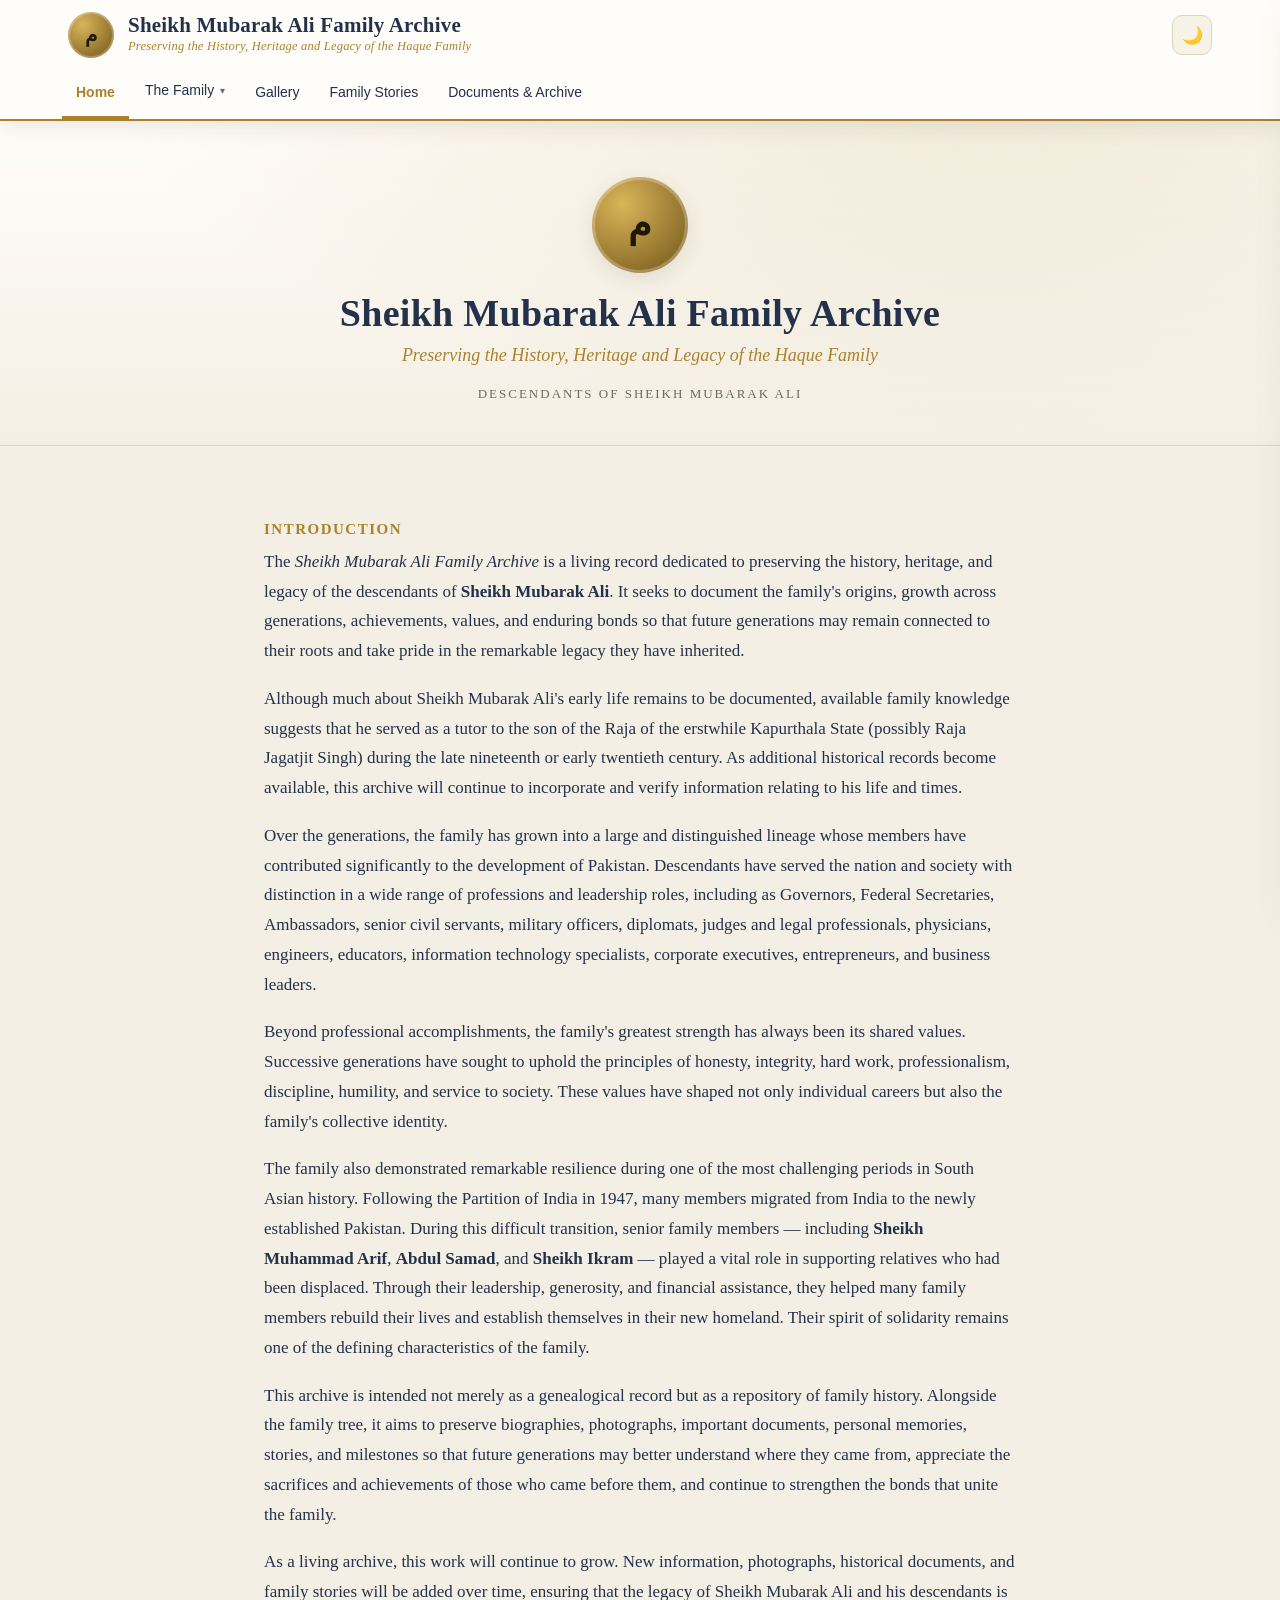
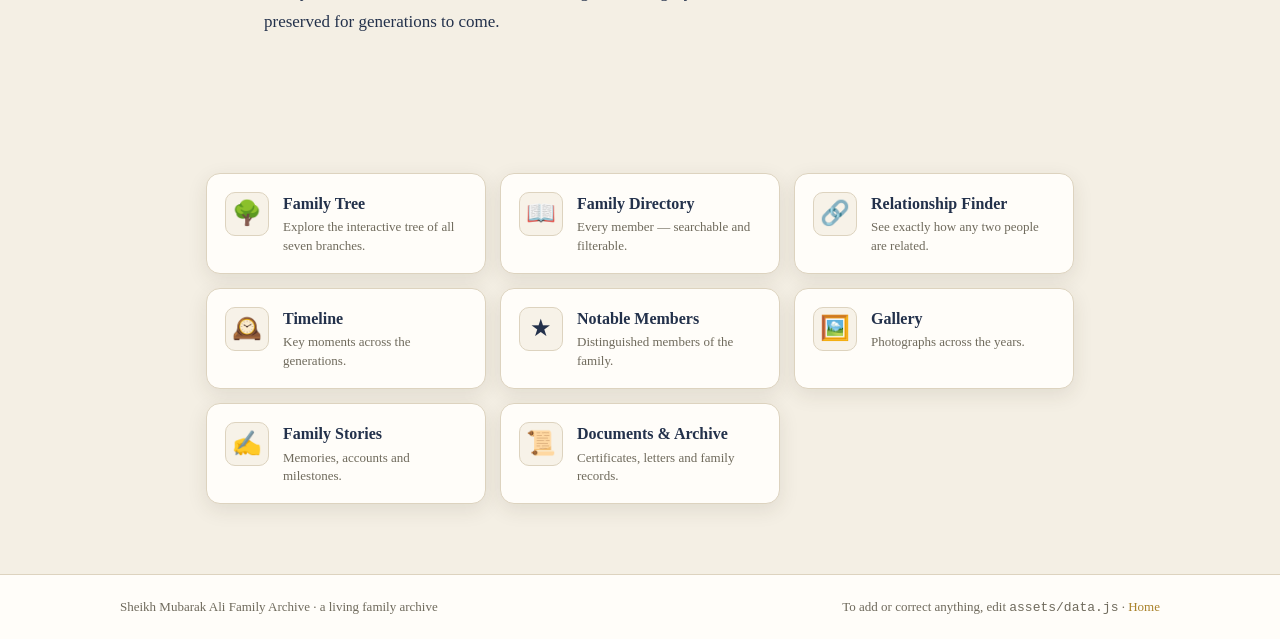
==== index.html @ 1bc01cb7 "Scaffold the Sheikh Mubarak Ali Family Archive site A free, self-contained multi-page website (no se" ====
<!DOCTYPE html>
<html lang="en">
<head>
<meta charset="UTF-8" />
<meta name="viewport" content="width=device-width, initial-scale=1.0" />
<title>Sheikh Mubarak Ali Family Archive</title>
<meta name="description" content="Preserving the history, heritage and legacy of the descendants of Sheikh Mubarak Ali — the Haque family." />
<link rel="stylesheet" href="assets/styles.css" />
</head>
<body data-page="home">

  <section class="hero">
    <div class="in">
      <div class="bigcrest">م</div>
      <h1 id="h-title">Sheikh Mubarak Ali Family Archive</h1>
      <div class="sub" id="h-sub">Preserving the History, Heritage and Legacy of the Haque Family</div>
      <div class="est">Descendants of Sheikh Mubarak Ali</div>
    </div>
  </section>

  <div class="container narrow">
    <div class="prose">
      <h3 id="intro-heading">Introduction</h3>
      <div id="intro"></div>
    </div>
  </div>

  <div class="tiles" id="tiles"></div>
  <div style="height:70px"></div>

  <script src="assets/data.js"></script>
  <script src="assets/familylib.js"></script>
  <script src="assets/site.js"></script>
  <script>
    (function(){
      var FL = window.FL;
      document.getElementById("h-title").textContent = FL.site.title;
      document.getElementById("h-sub").textContent = FL.site.subtitle;
      document.getElementById("intro-heading").textContent = (FL.intro.heading || "Introduction");
      var box = document.getElementById("intro");
      (FL.intro.paragraphs||[]).forEach(function(t){
        var p = document.createElement("p"); p.innerHTML = t; box.appendChild(p);
      });
      var TILES = [
        { i:"🌳", t:"Family Tree",        d:"Explore the interactive tree of all seven branches.", h:"tree.html" },
        { i:"📖", t:"Family Directory",   d:"Every member — searchable and filterable.",           h:"directory.html" },
        { i:"🔗", t:"Relationship Finder",d:"See exactly how any two people are related.",          h:"finder.html" },
        { i:"🕰️", t:"Timeline",           d:"Key moments across the generations.",                  h:"timeline.html" },
        { i:"★",  t:"Notable Members",    d:"Distinguished members of the family.",                 h:"notable.html" },
        { i:"🖼️", t:"Gallery",            d:"Photographs across the years.",                        h:"gallery.html" },
        { i:"✍️", t:"Family Stories",     d:"Memories, accounts and milestones.",                   h:"stories.html" },
        { i:"📜", t:"Documents & Archive",d:"Certificates, letters and family records.",            h:"documents.html" }
      ];
      var tiles = document.getElementById("tiles");
      TILES.forEach(function(x){
        var a = document.createElement("a"); a.className="tile"; a.href=x.h;
        a.innerHTML = '<div class="ico">'+x.i+'</div><div><div class="tt">'+x.t+'</div><div class="td">'+x.d+'</div></div>';
        tiles.appendChild(a);
      });
    })();
  </script>
</body>
</html>
---- assets/styles.css ----
/* =============================================================================
   Sheikh Mubarak Ali Family Archive — shared styles for every page.
   Heritage/archival look, works in light & dark. You rarely need to touch this.
============================================================================= */

:root{
  --bg:#f4efe4; --bg2:#ebe4d5; --panel:#fffdf9; --panel2:#f7f2e8;
  --ink:#23314b; --muted:#6f6a5c; --faint:#a99f88; --line:#ddd3bf;
  --gold:#a9822b; --gold-soft:#d9b45a; --accent:#2f5c8f; --burgundy:#7c2d3a;
  --male:#2f5c8f; --male-bg:#e7eef7; --female:#a23e6b; --female-bg:#f8e8f0;
  --card:#fffdf9; --card-b:#e3d9c4;
  --shadow:0 6px 20px rgba(60,50,30,.10); --shadow-lg:0 14px 40px rgba(60,50,30,.18);
  --radius:14px; --hdr:#fffdf9;
}
:root[data-theme="dark"], html[data-theme="dark"]{ color-scheme:dark; }
@media (prefers-color-scheme: dark){ :root:not([data-theme="light"]){ color-scheme:dark; } }
:root[data-theme="dark"],
:root:not([data-theme="light"]) { }

/* dark tokens */
@media (prefers-color-scheme: dark){
  :root:not([data-theme="light"]){
    --bg:#12161f; --bg2:#171d29; --panel:#1b2230; --panel2:#212a3b;
    --ink:#ece4d2; --muted:#9aa0ad; --faint:#5f6675; --line:#333d51;
    --gold:#e6c368; --gold-soft:#caa64f; --accent:#7fb0ff; --burgundy:#d98b9c;
    --male:#5f8bff; --male-bg:#182642; --female:#ff86b6; --female-bg:#341d2b;
    --card:#1e2634; --card-b:#33405c;
    --shadow:0 8px 26px rgba(0,0,0,.4); --shadow-lg:0 18px 48px rgba(0,0,0,.55);
  }
}
:root[data-theme="dark"]{
  --bg:#12161f; --bg2:#171d29; --panel:#1b2230; --panel2:#212a3b;
  --ink:#ece4d2; --muted:#9aa0ad; --faint:#5f6675; --line:#333d51;
  --gold:#e6c368; --gold-soft:#caa64f; --accent:#7fb0ff; --burgundy:#d98b9c;
  --male:#5f8bff; --male-bg:#182642; --female:#ff86b6; --female-bg:#341d2b;
  --card:#1e2634; --card-b:#33405c;
  --shadow:0 8px 26px rgba(0,0,0,.4); --shadow-lg:0 18px 48px rgba(0,0,0,.55);
}

*{box-sizing:border-box}
html,body{margin:0;padding:0}
body{
  font-family:"Iowan Old Style","Palatino Linotype",Palatino,Georgia,'Times New Roman',serif;
  background:var(--bg); color:var(--ink); line-height:1.55; -webkit-tap-highlight-color:transparent;
  min-height:100vh;
}
.sans,.nav,.btn,.chip,.tag,input,select,button{
  font-family:-apple-system,BlinkMacSystemFont,"Segoe UI",Roboto,Helvetica,Arial,sans-serif;
}
a{color:var(--accent); text-decoration:none} a:hover{text-decoration:underline}
img{max-width:100%}

/* ---------- header + nav ---------- */
.hdr{position:sticky; top:0; z-index:40; background:var(--hdr);
  border-bottom:2px solid var(--gold); box-shadow:var(--shadow)}
:root[data-theme="dark"] .hdr, :root:not([data-theme="light"]) .hdr{ --hdr:var(--panel) }
@media (prefers-color-scheme: dark){ :root:not([data-theme="light"]) .hdr{ background:var(--panel) } }
:root[data-theme="dark"] .hdr{ background:var(--panel) }
.hdr .top{max-width:1180px; margin:0 auto; padding:12px 18px; display:flex; align-items:center; gap:14px}
.crest{width:46px; height:46px; border-radius:50%; flex:0 0 auto; display:grid; place-items:center;
  background:radial-gradient(circle at 32% 28%, var(--gold-soft), #6f5417); color:#201804;
  font-weight:800; font-size:20px; font-family:Georgia,serif; box-shadow:inset 0 0 0 2px rgba(255,255,255,.25)}
.hdr .titles{min-width:0; flex:1 1 auto}
.hdr .titles h1{margin:0; font-size:21px; font-weight:700; letter-spacing:.2px; color:var(--ink); line-height:1.15}
.hdr .titles .sub{font-size:12.5px; color:var(--gold); font-style:italic; letter-spacing:.2px}
.hdr .tools{display:flex; align-items:center; gap:8px; flex:0 0 auto}
.themebtn,.menubtn{background:var(--panel2); border:1px solid var(--line); color:var(--ink); width:40px; height:40px;
  border-radius:10px; cursor:pointer; display:grid; place-items:center; font-size:17px}
.themebtn:hover,.menubtn:hover{border-color:var(--gold)}
.menubtn{display:none}

.nav{max-width:1180px; margin:0 auto; padding:0 12px; display:flex; align-items:stretch; gap:2px; flex-wrap:wrap}
.nav a,.nav .navitem>button{background:none; border:0; color:var(--ink); font-size:14px; cursor:pointer;
  padding:12px 14px; display:inline-flex; align-items:center; gap:6px; border-bottom:3px solid transparent; text-decoration:none}
.nav a:hover,.nav .navitem>button:hover{color:var(--gold); border-bottom-color:var(--line)}
.nav a.active,.nav .navitem.active>button{color:var(--gold); border-bottom-color:var(--gold); font-weight:600}
.navitem{position:relative}
.navitem>button::after{content:"▾"; font-size:10px; opacity:.7}
.dropdown{position:absolute; top:100%; left:8px; min-width:210px; background:var(--panel); border:1px solid var(--line);
  border-radius:12px; box-shadow:var(--shadow-lg); padding:6px; display:none; z-index:50}
.navitem.open .dropdown{display:block}
@media (hover:hover){ .navitem:hover .dropdown{display:block} }
.dropdown a{display:block; border:0; padding:9px 12px; border-radius:8px; font-size:13.5px}
.dropdown a:hover{background:var(--panel2); color:var(--gold); text-decoration:none}
.dropdown a.active{color:var(--gold); font-weight:600}

@media (max-width:760px){
  .menubtn{display:grid}
  .nav{display:none; flex-direction:column; padding:6px 12px 12px; gap:0}
  .nav.open{display:flex}
  .nav a,.nav .navitem>button{width:100%; border-bottom:1px solid var(--line); border-radius:0; padding:13px 8px}
  .navitem>button{justify-content:space-between; width:100%}
  .dropdown{position:static; display:block; box-shadow:none; border:0; border-radius:0; padding:0 0 6px 14px; background:transparent}
  .navitem .dropdown{display:none}
  .navitem.open .dropdown{display:block}
  .navitem:hover .dropdown{display:none}
  .navitem.open .dropdown{display:block}
}

/* ---------- generic layout ---------- */
.container{max-width:1080px; margin:0 auto; padding:30px 20px 80px}
.container.narrow{max-width:820px}
.pagehead{margin:8px 0 22px}
.pagehead h2{font-size:30px; margin:0 0 6px; color:var(--ink); letter-spacing:.2px}
.pagehead .lede{color:var(--muted); font-size:16px; max-width:70ch}
.rule{height:2px; background:linear-gradient(90deg,var(--gold),transparent); border:0; margin:14px 0 26px}

.btn{background:var(--panel2); border:1px solid var(--line); color:var(--ink); padding:10px 16px; border-radius:22px;
  font-size:14px; cursor:pointer; display:inline-flex; align-items:center; gap:7px; text-decoration:none}
.btn:hover{border-color:var(--gold); text-decoration:none}
.btn-primary{background:linear-gradient(180deg,var(--gold-soft),var(--gold)); color:#231a03; border-color:var(--gold); font-weight:700}
.btn-primary:hover{filter:brightness(1.05)}
.chip{font-size:11px; color:var(--muted); background:var(--panel2); border:1px solid var(--line); border-radius:20px; padding:3px 9px; display:inline-flex; gap:5px; align-items:center}
.tag{font-size:11px; background:var(--bg2); border:1px solid var(--line); border-radius:14px; padding:3px 9px; color:var(--muted)}

/* ---------- footer ---------- */
.footer{border-top:1px solid var(--line); background:var(--panel); color:var(--muted); font-size:13px}
.footer .in{max-width:1080px; margin:0 auto; padding:22px 20px; display:flex; flex-wrap:wrap; gap:12px; justify-content:space-between}
.footer a{color:var(--gold)}

/* ---------- HOME ---------- */
.hero{background:
    radial-gradient(900px 380px at 78% -20%, rgba(169,130,43,.16), transparent),
    linear-gradient(180deg,var(--panel),var(--bg)); border-bottom:1px solid var(--line)}
.hero .in{max-width:900px; margin:0 auto; padding:56px 22px 40px; text-align:center}
.hero .bigcrest{width:96px;height:96px;border-radius:50%;margin:0 auto 20px;display:grid;place-items:center;
  background:radial-gradient(circle at 32% 28%,var(--gold-soft),#6f5417);color:#201804;font-weight:800;font-size:38px;
  font-family:Georgia,serif;box-shadow:var(--shadow),inset 0 0 0 3px rgba(255,255,255,.25)}
.hero h1{font-size:38px; margin:0 0 8px; letter-spacing:.3px; line-height:1.1}
.hero .sub{color:var(--gold); font-style:italic; font-size:18px}
.hero .est{margin-top:14px; color:var(--muted); font-size:13px; letter-spacing:2px; text-transform:uppercase}
.prose{max-width:760px; margin:0 auto; padding:8px 4px}
.prose h3{font-size:15px; letter-spacing:1.5px; text-transform:uppercase; color:var(--gold); margin:34px 0 6px}
.prose p{font-size:17px; line-height:1.75; margin:0 0 18px; color:var(--ink)}
.tiles{max-width:900px; margin:30px auto 0; padding:0 16px; display:grid; grid-template-columns:repeat(auto-fit,minmax(210px,1fr)); gap:14px}
.tile{background:var(--panel); border:1px solid var(--line); border-radius:var(--radius); padding:18px; box-shadow:var(--shadow);
  display:flex; gap:14px; align-items:flex-start; text-decoration:none; color:var(--ink); transition:border-color .15s, transform .12s}
.tile:hover{border-color:var(--gold); transform:translateY(-2px); text-decoration:none}
.tile .ico{font-size:24px; flex:0 0 auto; width:44px; height:44px; border-radius:10px; display:grid; place-items:center;
  background:var(--panel2); border:1px solid var(--line)}
.tile .tt{font-weight:700; font-size:16px; margin-bottom:2px}
.tile .td{font-size:13px; color:var(--muted); line-height:1.4}

/* ---------- person cards (directory, notable) ---------- */
.grid{display:grid; grid-template-columns:repeat(auto-fill,minmax(230px,1fr)); gap:14px}
.pcard{background:var(--card); border:1px solid var(--card-b); border-radius:var(--radius); padding:14px; box-shadow:var(--shadow);
  display:flex; gap:12px; align-items:center; cursor:pointer; text-align:left; transition:border-color .15s, transform .12s; width:100%}
.pcard:hover{border-color:var(--gold); transform:translateY(-1px)}
.pcard.placeholder{border-style:dashed; opacity:.72}
.avatar{width:48px; height:48px; border-radius:50%; flex:0 0 auto; display:grid; place-items:center; font-weight:700; font-size:17px;
  color:#fff; overflow:hidden; border:2px solid rgba(255,255,255,.2); background:#8a94a6; font-family:-apple-system,sans-serif}
.avatar.m{background:linear-gradient(135deg,#365fb0,#5f8bff)} .avatar.f{background:linear-gradient(135deg,#a53f74,#ff86b6)}
.avatar img{width:100%;height:100%;object-fit:cover}
.pcard .nm{font-weight:700; font-size:15.5px; line-height:1.2}
.pcard .mt{font-size:12px; color:var(--muted); margin-top:2px}
.pcard .mt .b{color:var(--gold)}
.starred{color:var(--gold)}

/* ---------- directory toolbar ---------- */
.toolbar{display:flex; gap:10px; flex-wrap:wrap; align-items:center; margin-bottom:18px}
.toolbar input,.toolbar select{background:var(--panel); border:1px solid var(--line); color:var(--ink);
  border-radius:10px; padding:10px 12px; font-size:14px; outline:none}
.toolbar input:focus,.toolbar select:focus{border-color:var(--gold)}
.toolbar input[type=search]{min-width:220px; flex:1 1 220px}
.count{color:var(--muted); font-size:13px; margin-left:auto}

/* ---------- relationship finder ---------- */
.finder{display:grid; grid-template-columns:1fr auto 1fr; gap:16px; align-items:start; margin:10px 0 26px}
@media(max-width:680px){ .finder{grid-template-columns:1fr; } .finder .vs{transform:rotate(90deg)} }
.picker{background:var(--panel); border:1px solid var(--line); border-radius:var(--radius); padding:14px; box-shadow:var(--shadow)}
.picker h4{margin:0 0 8px; font-size:12px; text-transform:uppercase; letter-spacing:1px; color:var(--gold)}
.picker input{width:100%; background:var(--bg); border:1px solid var(--line); color:var(--ink); border-radius:10px; padding:10px 12px; font-size:14px; outline:none}
.picker input:focus{border-color:var(--gold)}
.picker .sel{margin-top:10px; min-height:56px; display:flex; align-items:center; gap:10px}
.picker .plist{margin-top:8px; max-height:230px; overflow:auto; border:1px solid var(--line); border-radius:10px; display:none}
.picker .plist.on{display:block}
.picker .plist button{display:block; width:100%; text-align:left; background:none; border:0; border-bottom:1px solid var(--line);
  color:var(--ink); padding:9px 12px; font-size:13.5px; cursor:pointer}
.picker .plist button:hover{background:var(--panel2)}
.vs{align-self:center; font-weight:800; color:var(--gold); font-size:20px; text-align:center}
.result{background:var(--panel); border:1px solid var(--gold); border-radius:var(--radius); padding:24px; text-align:center; box-shadow:var(--shadow-lg)}
.result .rel{font-size:26px; font-weight:800; color:var(--ink); margin:6px 0}
.result .det{font-size:16px; color:var(--muted)} .result .via{margin-top:10px; font-size:13px; color:var(--gold)}
.result.empty{border-color:var(--line); color:var(--muted)}

/* ---------- timeline ---------- */
.timeline{position:relative; max-width:820px; margin:0 auto; padding-left:34px}
.timeline::before{content:""; position:absolute; left:9px; top:6px; bottom:6px; width:2px; background:var(--gold)}
.tevent{position:relative; margin-bottom:26px}
.tevent::before{content:""; position:absolute; left:-30px; top:4px; width:14px; height:14px; border-radius:50%;
  background:var(--panel); border:3px solid var(--gold)}
.tevent.milestone::before{background:var(--gold)}
.tevent .yr{font-weight:800; color:var(--gold); font-size:18px}
.tevent .tt{font-weight:700; font-size:17px; margin:1px 0 4px}
.tevent .tx{color:var(--muted); font-size:15px; line-height:1.6}
.tevent.small .tt{font-size:15px; font-weight:600} .tevent.small::before{width:10px;height:10px;left:-28px;border-width:2px}

/* ---------- empty state ---------- */
.empty-state{max-width:640px; margin:20px auto; background:var(--panel); border:1px dashed var(--line); border-radius:16px;
  padding:34px 28px; text-align:center; box-shadow:var(--shadow)}
.empty-state .ico{font-size:40px}
.empty-state h3{margin:12px 0 8px; font-size:20px}
.empty-state p{color:var(--muted); font-size:15px; line-height:1.6; margin:0 auto 8px; max-width:52ch}
.empty-state code{background:var(--bg2); border:1px solid var(--line); border-radius:6px; padding:1px 6px; font-size:13px; font-family:monospace}
.howto{max-width:680px; margin:22px auto 0; background:var(--bg2); border:1px solid var(--line); border-radius:12px; padding:16px 18px}
.howto h4{margin:0 0 8px; font-size:13px; text-transform:uppercase; letter-spacing:.8px; color:var(--gold)}
.howto ol{margin:0; padding-left:20px} .howto li{font-size:14px; color:var(--ink); margin-bottom:6px; line-height:1.5}
.howto code{background:var(--panel); border:1px solid var(--line); border-radius:5px; padding:1px 5px; font-size:12.5px; font-family:monospace}

/* ---------- gallery ---------- */
.gal{display:grid; grid-template-columns:repeat(auto-fill,minmax(180px,1fr)); gap:12px}
.gal .g{background:var(--panel); border:1px solid var(--line); border-radius:12px; overflow:hidden; box-shadow:var(--shadow)}
.gal .g img{width:100%; height:170px; object-fit:cover; display:block}
.gal .g .cap{padding:9px 11px; font-size:13px; color:var(--muted)}

/* =========================================================================
   TREE PAGE (full-viewport pan/zoom)
========================================================================= */
body.page-tree{display:flex; flex-direction:column; height:100vh; overflow:hidden}
body.page-tree .hdr{position:relative}
.stage{flex:1 1 auto; position:relative; overflow:hidden; touch-action:none; cursor:grab;
  background:radial-gradient(1100px 640px at 72% -12%, rgba(169,130,43,.08), transparent), var(--bg)}
.stage.grabbing{cursor:grabbing}
.world{position:absolute; top:0; left:0; transform-origin:0 0; will-change:transform; padding:40px 80px 120px}

.tree ul{position:relative; padding-top:26px; display:flex; justify-content:center; margin:0; list-style:none}
.tree li{list-style:none; position:relative; padding:26px 10px 0; display:flex; flex-direction:column; align-items:center}
.tree li::before,.tree li::after{content:''; position:absolute; top:0; right:50%; width:50%; height:26px; border-top:2px solid var(--line)}
.tree li::after{right:auto; left:50%; border-left:2px solid var(--line)}
.tree li:only-child::before,.tree li:only-child::after{display:none}
.tree li:first-child::before,.tree li:last-child::after{border:0 none}
.tree li:last-child::before{border-right:2px solid var(--line)}
.tree ul ul::before{content:''; position:absolute; top:0; left:50%; height:26px; border-left:2px solid var(--line)}
.tree > ul{padding-top:0} .tree > ul > li{padding-top:0}
.tree > ul > li::before,.tree > ul > li::after{display:none}
li.collapsed > ul{display:none}

.node{position:relative; background:var(--card); border:1.5px solid var(--card-b); border-radius:var(--radius);
  padding:9px 12px; min-width:132px; max-width:230px; box-shadow:var(--shadow); cursor:pointer;
  display:flex; gap:10px; align-items:center; transition:border-color .15s, transform .12s}
.node:hover{border-color:var(--gold); transform:translateY(-1px)}
.node.sex-m{background:linear-gradient(180deg,var(--card),var(--male-bg))}
.node.sex-f{background:linear-gradient(180deg,var(--card),var(--female-bg))}
.node .avatar{width:40px;height:40px;font-size:15px}
.node .meta{min-width:0}
.node .name{font-weight:700; font-size:14px; line-height:1.2; font-family:-apple-system,sans-serif}
.node .spouses{font-size:11px; color:var(--muted); margin-top:2px; line-height:1.3; font-family:-apple-system,sans-serif}
.node .spouses b{color:var(--ink); font-weight:600}
.node .heart{color:var(--female); font-size:10px}
.node .badges{margin-top:3px; display:flex; gap:6px; flex-wrap:wrap}
.node .nchip{font-size:10px; color:var(--muted); background:rgba(127,127,127,.10); border:1px solid var(--line); border-radius:6px; padding:1px 5px; white-space:nowrap; font-family:-apple-system,sans-serif}
.node.placeholder{border-style:dashed; opacity:.72}
.node.placeholder .name{color:var(--faint); font-style:italic}
.node.root{border-color:var(--gold); box-shadow:0 0 0 2px rgba(169,130,43,.25),var(--shadow)}
.node.root .avatar{background:radial-gradient(circle at 30% 30%,var(--gold-soft),#6f5417); color:#201804}
.node .star{position:absolute; top:-7px; right:-7px; font-size:13px}
.node .reflink{display:inline-flex; align-items:center; gap:3px; font-size:10px; color:var(--accent); margin-top:3px; font-family:-apple-system,sans-serif}
.node.flash{animation:flash 1.4s ease}
@keyframes flash{0%,100%{box-shadow:var(--shadow)} 25%,75%{box-shadow:0 0 0 4px rgba(169,130,43,.55),var(--shadow)}}
.toggle{position:absolute; bottom:-13px; left:50%; transform:translateX(-50%); z-index:2; background:var(--panel);
  border:1.5px solid var(--line); color:var(--accent); border-radius:20px; min-width:26px; height:22px; padding:0 7px;
  font-size:11px; font-weight:700; cursor:pointer; display:grid; place-items:center; font-family:-apple-system,sans-serif}
.toggle:hover{border-color:var(--gold)}
li.collapsed > .node .toggle{color:var(--gold); border-color:var(--gold)}
.node.todo{border-style:dashed; background:transparent; border-color:var(--line); color:var(--faint); font-size:11px;
  min-width:120px; font-style:italic; cursor:default; box-shadow:none; font-family:-apple-system,sans-serif}
.node.todo:hover{transform:none; border-color:var(--line)}

.controls{position:absolute; right:14px; bottom:16px; z-index:35; display:flex; flex-direction:column; gap:8px}
.controls button{width:44px; height:44px; border-radius:12px; border:1px solid var(--line); background:var(--panel); color:var(--ink);
  font-size:19px; cursor:pointer; box-shadow:var(--shadow); display:grid; place-items:center; font-family:-apple-system,sans-serif}
.controls button:hover{border-color:var(--gold)}
.legend{position:absolute; left:14px; bottom:16px; z-index:30; background:var(--panel); border:1px solid var(--line); border-radius:12px;
  padding:8px 10px; font-size:11px; color:var(--muted); box-shadow:var(--shadow); display:flex; flex-direction:column; gap:5px; font-family:-apple-system,sans-serif}
.legend .row{display:flex; align-items:center; gap:6px}
.legend .sw{width:14px; height:14px; border-radius:4px; flex:0 0 auto}
.sw.m{background:linear-gradient(135deg,#365fb0,#5f8bff)} .sw.f{background:linear-gradient(135deg,#a53f74,#ff86b6)}
.sw.t{border:1.5px dashed var(--faint); background:transparent}
.hintbar{position:absolute; left:50%; bottom:16px; transform:translateX(-50%); z-index:30; background:var(--panel); border:1px solid var(--line);
  border-radius:20px; padding:6px 14px; font-size:11px; color:var(--muted); box-shadow:var(--shadow); white-space:nowrap; pointer-events:none; font-family:-apple-system,sans-serif}
@media (max-width:720px){ .hintbar,.legend{display:none} }

/* =========================================================================
   SHARED PROFILE DRAWER
========================================================================= */
.drawer{position:fixed; top:0; right:0; bottom:0; width:390px; max-width:92vw; z-index:70; background:var(--panel);
  border-left:1px solid var(--line); box-shadow:var(--shadow-lg); transform:translateX(105%);
  transition:transform .28s cubic-bezier(.4,.9,.3,1); display:flex; flex-direction:column; font-family:-apple-system,sans-serif}
.drawer.on{transform:none}
@media (max-width:560px){ .drawer{top:auto; left:0; right:0; bottom:0; width:100%; max-width:100%; height:84vh;
  border-left:0; border-top:1px solid var(--line); border-radius:18px 18px 0 0; transform:translateY(105%)} .drawer.on{transform:none} }
.drawer .dhead{padding:22px 20px 16px; border-bottom:1px solid var(--line); position:relative; background:linear-gradient(180deg,var(--panel2),transparent)}
.drawer .close{position:absolute; top:14px; right:14px; background:var(--bg2); border:1px solid var(--line); color:var(--ink);
  width:32px; height:32px; border-radius:50%; cursor:pointer; font-size:16px}
.drawer .dav{width:84px; height:84px; border-radius:50%; display:grid; place-items:center; font-weight:800; font-size:30px; color:#fff;
  overflow:hidden; margin-bottom:12px; border:3px solid rgba(255,255,255,.18)}
.drawer .dav img{width:100%;height:100%;object-fit:cover}
.drawer .dav.m{background:linear-gradient(135deg,#365fb0,#5f8bff)} .drawer .dav.f{background:linear-gradient(135deg,#a53f74,#ff86b6)}
.drawer .dav.u{background:linear-gradient(135deg,#5b6b86,#8496b4)}
.drawer h3{margin:0; font-size:22px; font-weight:800; color:var(--ink)}
.drawer .dtags{display:flex; gap:6px; flex-wrap:wrap; margin-top:8px}
.drawer .dbody{padding:16px 20px 40px; overflow:auto}
.drawer .sec{margin-bottom:18px}
.drawer .sec h4{margin:0 0 8px; font-size:11px; text-transform:uppercase; letter-spacing:.7px; color:var(--gold); font-weight:700}
.drawer .kv{display:flex; gap:8px; font-size:13.5px; margin-bottom:6px}
.drawer .kv .k{color:var(--muted); min-width:82px; flex:0 0 auto}
.drawer .bio{font-size:14.5px; line-height:1.6; color:var(--ink)}
.relbtn{display:inline-flex; align-items:center; gap:6px; background:var(--bg2); border:1px solid var(--line); color:var(--ink);
  border-radius:16px; padding:6px 11px; font-size:12.5px; cursor:pointer; margin:0 6px 6px 0}
.relbtn:hover{border-color:var(--gold)}
.relbtn.f .dot{background:var(--female)} .relbtn.m .dot{background:var(--male)}
.relbtn .dot{width:8px; height:8px; border-radius:50%; background:var(--faint)}
.relbtn.placeholder{color:var(--faint); font-style:italic}
.empty{color:var(--faint); font-size:13px; font-style:italic}
.addnote{font-size:12.5px; color:var(--muted); background:var(--bg2); border:1px dashed var(--line); border-radius:10px; padding:10px 12px; line-height:1.5}
.addnote code{background:var(--panel); padding:1px 5px; border-radius:5px; font-size:11.5px; font-family:monospace}
.sharerow{display:flex; gap:8px; margin-top:8px}
.sharerow button{flex:1; background:var(--bg2); border:1px solid var(--line); color:var(--ink); border-radius:10px; padding:9px; font-size:12.5px; cursor:pointer}
.sharerow button:hover{border-color:var(--gold)}
.drawer-backdrop{position:fixed; inset:0; background:rgba(10,12,18,.35); z-index:65; opacity:0; pointer-events:none; transition:opacity .25s}
.drawer-backdrop.on{opacity:1; pointer-events:auto}

.toast{position:fixed; bottom:24px; left:50%; transform:translateX(-50%); background:var(--ink); color:var(--bg);
  padding:9px 16px; border-radius:20px; font-size:13px; z-index:90; opacity:0; transition:opacity .2s; pointer-events:none; font-family:-apple-system,sans-serif}
.toast.on{opacity:1}
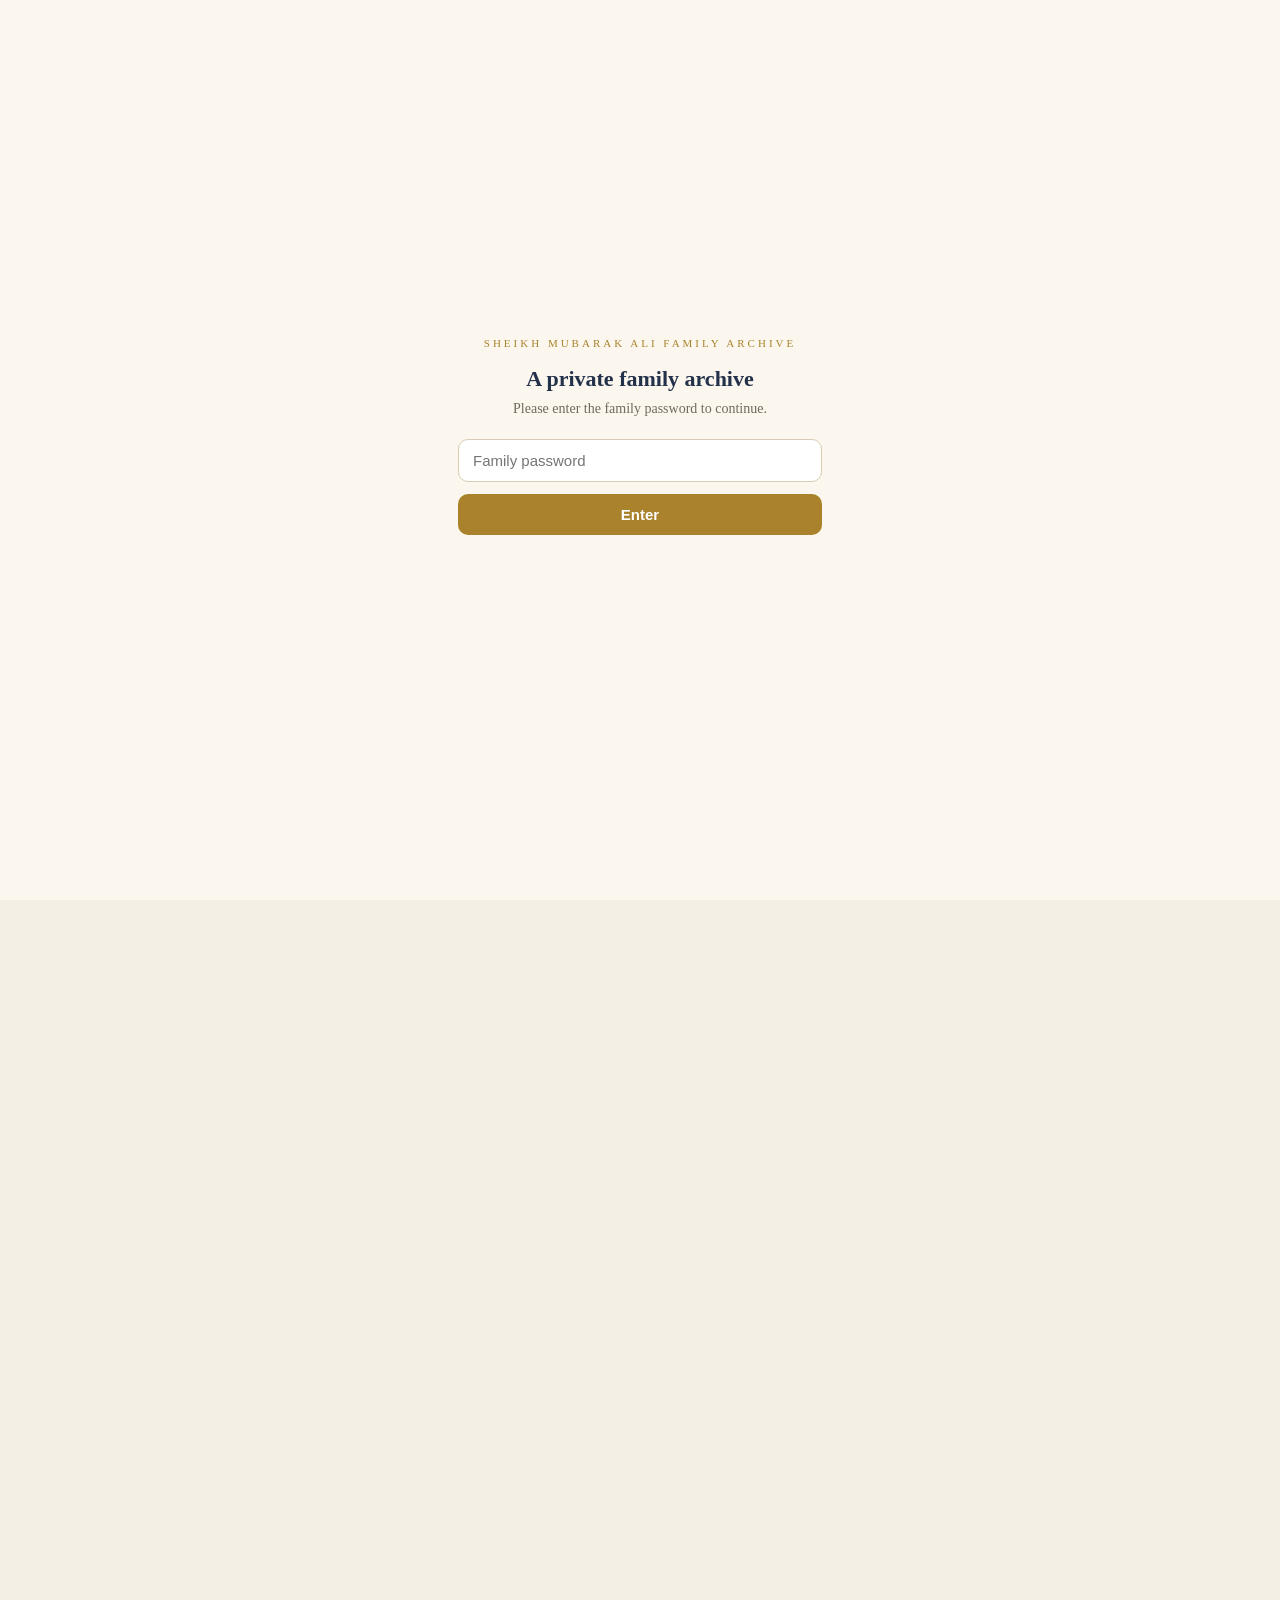
==== commit b47895da: "Add soft family-password gate + noindex to all pages Client-side password overlay (assets/gate.js) s" ====
--- a/index.html
+++ b/index.html
@@ -6,6 +6,8 @@
 <title>Sheikh Mubarak Ali Family Archive</title>
 <meta name="description" content="Preserving the history, heritage and legacy of the descendants of Sheikh Mubarak Ali — the Haque family." />
 <link rel="stylesheet" href="assets/styles.css" />
+<meta name="robots" content="noindex, nofollow" />
+<script src="assets/gate.js"></script>
 </head>
 <body data-page="home">
 
@@ -28,11 +30,14 @@
   <div class="tiles" id="tiles"></div>
   <div style="height:70px"></div>
 
+  <script src="assets/config.js"></script>
   <script src="assets/data.js"></script>
   <script src="assets/familylib.js"></script>
+  <script src="assets/sheet.js"></script>
+  <script src="assets/boot.js"></script>
   <script src="assets/site.js"></script>
   <script>
-    (function(){
+    window.familyReady.then(function(){
       var FL = window.FL;
       document.getElementById("h-title").textContent = FL.site.title;
       document.getElementById("h-sub").textContent = FL.site.subtitle;
@@ -57,7 +62,7 @@
         a.innerHTML = '<div class="ico">'+x.i+'</div><div><div class="tt">'+x.t+'</div><div class="td">'+x.d+'</div></div>';
         tiles.appendChild(a);
       });
-    })();
+    });
   </script>
 </body>
 </html>
--- a/assets/styles.css
+++ b/assets/styles.css
@@ -117,6 +117,7 @@
 .footer{border-top:1px solid var(--line); background:var(--panel); color:var(--muted); font-size:13px}
 .footer .in{max-width:1080px; margin:0 auto; padding:22px 20px; display:flex; flex-wrap:wrap; gap:12px; justify-content:space-between}
 .footer a{color:var(--gold)}
+.footer .foot-upd{color:var(--faint); font-size:12px}
 
 /* ---------- HOME ---------- */
 .hero{background:
@@ -266,8 +267,8 @@
   min-width:120px; font-style:italic; cursor:default; box-shadow:none; font-family:-apple-system,sans-serif}
 .node.todo:hover{transform:none; border-color:var(--line)}
 
-.controls{position:absolute; right:14px; bottom:16px; z-index:35; display:flex; flex-direction:column; gap:8px}
-.controls button{width:44px; height:44px; border-radius:12px; border:1px solid var(--line); background:var(--panel); color:var(--ink);
+.controls{position:absolute; right:14px; bottom:16px; z-index:35; display:flex; flex-direction:column; gap:8px; touch-action:manipulation}
+.controls button{width:44px; height:44px; border-radius:12px; border:1px solid var(--line); background:var(--panel); color:var(--ink); touch-action:manipulation;
   font-size:19px; cursor:pointer; box-shadow:var(--shadow); display:grid; place-items:center; font-family:-apple-system,sans-serif}
 .controls button:hover{border-color:var(--gold)}
 .legend{position:absolute; left:14px; bottom:16px; z-index:30; background:var(--panel); border:1px solid var(--line); border-radius:12px;
@@ -323,3 +324,153 @@
 .toast{position:fixed; bottom:24px; left:50%; transform:translateX(-50%); background:var(--ink); color:var(--bg);
   padding:9px 16px; border-radius:20px; font-size:13px; z-index:90; opacity:0; transition:opacity .2s; pointer-events:none; font-family:-apple-system,sans-serif}
 .toast.on{opacity:1}
+
+/* ---------- formatted biography (drawer + person page) ---------- */
+.biobody{font-size:14.5px; line-height:1.6; color:var(--ink)}
+.biobody .biohead{font-weight:700; color:var(--gold); margin:13px 0 5px; font-size:12px; text-transform:uppercase; letter-spacing:.5px}
+.biobody .bioline{margin:2px 0}
+.biobody .biolist{margin:4px 0 10px; padding-left:20px}
+.biobody .biolist li{margin:3px 0; line-height:1.5}
+
+/* ---------- dedicated person page ---------- */
+.person{max-width:820px; margin:0 auto; padding:24px 20px 90px; font-family:-apple-system,BlinkMacSystemFont,"Segoe UI",Roboto,Helvetica,Arial,sans-serif}
+.person .back{display:inline-flex; gap:6px; align-items:center; font-size:13px; margin-bottom:18px}
+.person .phead{display:flex; gap:22px; align-items:center; border-bottom:2px solid var(--gold); padding-bottom:20px; margin-bottom:22px; flex-wrap:wrap}
+.person .pav{width:112px; height:112px; border-radius:50%; flex:0 0 auto; display:grid; place-items:center; font-weight:800; font-size:42px; color:#fff; overflow:hidden; border:3px solid rgba(255,255,255,.2); box-shadow:var(--shadow)}
+.person .pav img{width:100%; height:100%; object-fit:cover}
+.person .pav.m{background:linear-gradient(135deg,#365fb0,#5f8bff)} .person .pav.f{background:linear-gradient(135deg,#a53f74,#ff86b6)} .person .pav.u{background:linear-gradient(135deg,#5b6b86,#8496b4)}
+.person h2{margin:0; font-size:30px; font-family:"Iowan Old Style",Palatino,Georgia,serif; color:var(--ink)}
+.person .prole{color:var(--gold); font-size:16px; font-style:italic; margin-top:4px}
+.person .ptags{display:flex; gap:6px; flex-wrap:wrap; margin-top:11px}
+.person .psec{margin-bottom:22px}
+.person .psec h3{font-size:12px; text-transform:uppercase; letter-spacing:.8px; color:var(--gold); margin:0 0 9px; font-weight:700}
+.person .rels{display:flex; gap:8px; flex-wrap:wrap}
+.person .kv{display:flex; gap:10px; font-size:15px; margin-bottom:6px}
+.person .kv .k{color:var(--muted); min-width:120px; flex:0 0 auto}
+.person a.relbtn{text-decoration:none}
+.person .edit{font-size:12.5px; color:var(--muted); background:var(--bg2); border:1px dashed var(--line); border-radius:10px; padding:12px 14px; line-height:1.5}
+.person .edit code{background:var(--panel); padding:1px 5px; border-radius:5px; font-size:11.5px; font-family:monospace}
+
+/* tappable spouse name inside a tree card */
+.node .spouses .sp-link{cursor:pointer; border-bottom:1px dotted var(--accent)}
+.node .spouses .sp-link:hover{color:var(--accent)}
+
+/* --- fixes: keep tree-card text inside the card; larger, better-cropped photos --- */
+.node{min-width:150px}
+.node .meta{max-width:100%; overflow:hidden}
+.node .nchip{min-width:0; max-width:100%; overflow:hidden; text-overflow:ellipsis}
+.node .spouses{overflow:hidden; text-overflow:ellipsis}
+.drawer .dav{width:118px; height:118px}
+.person .pav{width:132px; height:132px}
+.avatar img,.drawer .dav img,.person .pav img{object-fit:cover; object-position:center 26%}
+
+/* big profile avatars: show the WHOLE photo (no cropped faces) over a blurred fill */
+.drawer .dav.hasphoto,.person .pav.hasphoto{position:relative}
+.drawer .dav .av-bg,.person .pav .av-bg{position:absolute; inset:0; width:100%; height:100%;
+  object-fit:cover; object-position:center; filter:blur(12px) brightness(.72); transform:scale(1.3)}
+.drawer .dav .av-fg,.person .pav .av-fg{position:absolute; inset:0; width:100%; height:100%;
+  object-fit:contain; object-position:center}
+
+/* --- click-to-enlarge: view the full, uncropped photo --- */
+.dav.zoomable,.pav.zoomable{cursor:zoom-in; transition:box-shadow .15s ease, transform .15s ease}
+.dav.zoomable:hover,.pav.zoomable:hover{box-shadow:0 0 0 4px var(--gold-soft), var(--shadow); transform:scale(1.02)}
+.lightbox{position:fixed; inset:0; z-index:200; display:none; place-items:center; padding:24px;
+  background:rgba(12,9,4,.88); -webkit-backdrop-filter:blur(3px); backdrop-filter:blur(3px)}
+.lightbox.on{display:grid}
+.lightbox figure{margin:0; max-width:94vw; max-height:94vh; display:flex; flex-direction:column; align-items:center; gap:12px}
+.lightbox img{max-width:94vw; max-height:84vh; width:auto; height:auto; object-fit:contain; border-radius:10px;
+  border:1px solid rgba(255,255,255,.16); box-shadow:0 24px 70px rgba(0,0,0,.6); background:#000}
+.lightbox figcaption{color:#f4ecd8; font-size:15px; font-weight:600; letter-spacing:.02em; text-align:center}
+.lb-close{position:fixed; top:16px; right:20px; width:44px; height:44px; border-radius:50%; cursor:pointer;
+  border:1px solid rgba(255,255,255,.28); background:rgba(0,0,0,.45); color:#fff; font-size:20px; line-height:1}
+.lb-close:hover{background:rgba(0,0,0,.7)}
+
+/* --- curated gallery: Elders / branches (by household) / Gatherings --- */
+.galnav{display:flex; flex-wrap:wrap; gap:8px; margin:2px 0 22px}
+.galnav a{font-size:12.5px; padding:6px 12px; border:1px solid var(--line); border-radius:999px;
+  color:var(--muted); text-decoration:none; background:var(--panel); white-space:nowrap}
+.galnav a:hover{color:var(--accent); border-color:var(--accent)}
+.gsecwrap{margin:0 0 34px; scroll-margin-top:16px}
+.galsec{margin:8px 0 14px; padding-bottom:8px; border-bottom:2px solid var(--gold-soft)}
+.galsec .h{font-family:var(--serif); font-size:23px; color:var(--ink); margin:0}
+.galsec .s{font-size:13px; color:var(--muted); margin-top:3px}
+.galsec.corner-head{display:flex; align-items:center; gap:14px}
+.galsec.corner-head .corner-txt{min-width:0}
+.avatar.corner-av{width:62px; height:62px; font-size:22px; cursor:pointer; transition:box-shadow .15s ease, transform .15s ease}
+.avatar.corner-av:hover{box-shadow:0 0 0 3px var(--gold-soft); transform:scale(1.03)}
+.tile .tag.ext{color:var(--accent); font-weight:600}
+.tile .ico.cover{width:46px; height:66px; padding:0; border-radius:4px; overflow:hidden; background:var(--panel2); box-shadow:0 1px 5px rgba(0,0,0,.28)}
+.tile .ico.cover img{width:100%; height:100%; object-fit:cover; display:block}
+.tile.tile-nolink{cursor:default}
+.tile.tile-nolink:hover{border-color:var(--line); transform:none; box-shadow:var(--shadow)}
+.galhh{font-size:15px; font-weight:700; color:var(--accent); margin:26px 0 12px; padding-top:20px; border-top:1px solid var(--line); letter-spacing:.01em; display:flex; align-items:center; gap:9px}
+.galhh::before{content:""; width:7px; height:7px; border-radius:50%; background:var(--gold-soft); flex:none}
+.galsec + .galhh{margin-top:6px; padding-top:0; border-top:none}   /* first family sits under the section header — no divider */
+.gal .g{display:flex; flex-direction:column}
+.gal .g .gimg{position:relative}
+.gal .g .gimg img{width:100%; height:170px; object-fit:cover; display:block; cursor:zoom-in; transition:filter .15s ease}
+.gal .g .gimg img:hover{filter:brightness(1.05)}
+.gal .g .gimg .ph{height:170px; display:grid; place-items:center; text-align:center; padding:10px;
+  color:var(--muted); font-size:12px; background:repeating-linear-gradient(45deg,transparent,transparent 8px,var(--gold-soft) 8px,var(--gold-soft) 9px)}
+.gal .g .gimg .ph code{font-size:11px; color:var(--ink)}
+.gal .g .cap .yr{color:var(--faint); margin-left:6px; font-variant-numeric:tabular-nums}
+.gpeople{display:flex; flex-wrap:wrap; gap:5px; padding:0 11px 10px}
+.gtag{font-size:11.5px; padding:3px 8px; border:1px solid var(--line); border-radius:999px;
+  background:transparent; color:var(--accent); cursor:pointer}
+.gtag:hover{background:var(--gold-soft)}
+.galpreview{display:flex; flex-wrap:wrap; gap:8px; justify-content:center; margin:4px 0 22px}
+.galchip{font-size:12.5px; padding:6px 12px; border:1px solid var(--line); border-radius:999px; color:var(--muted); background:var(--panel)}
+.galsec-empty{color:var(--muted); font-size:13px; font-style:italic; margin:6px 0 18px}
+.galaddnote{margin:10px 0 4px; padding-top:16px; border-top:1px solid var(--line); font-size:13px; color:var(--muted)}
+.galaddnote a{color:var(--accent)}
+
+/* --- alias / pet name shown under a person's name --- */
+.alias{font-family:var(--serif); font-style:italic; color:var(--accent); font-size:15.5px; margin:2px 0 4px; line-height:1.3}
+.alias .lbl{font-family:inherit; font-style:normal; font-size:10px; letter-spacing:.09em; text-transform:uppercase; color:var(--muted); margin-right:5px; vertical-align:1px}
+.person .phead .alias{margin:5px 0 3px}
+
+/* --- statistics page --- */
+.stat-hero{display:grid; grid-template-columns:repeat(auto-fit,minmax(150px,1fr)); gap:14px; margin:6px 0 22px}
+.stat-hero .big{background:linear-gradient(180deg,var(--panel2),var(--panel)); border:1px solid var(--line);
+  border-radius:14px; padding:20px 14px; text-align:center; box-shadow:var(--shadow)}
+.stat-hero .big .num{font-family:var(--serif); font-size:40px; font-weight:800; color:var(--accent); line-height:1}
+.stat-hero .big .lbl{font-size:12px; color:var(--muted); margin-top:7px; text-transform:uppercase; letter-spacing:.05em}
+.stat-grid{display:grid; grid-template-columns:repeat(auto-fit,minmax(150px,1fr)); gap:12px; margin:0 0 6px}
+.stat-grid .s{background:var(--panel); border:1px solid var(--line); border-radius:12px; padding:14px 15px}
+.stat-grid .s .num{font-family:var(--serif); font-size:27px; font-weight:800; color:var(--ink); line-height:1}
+.stat-grid .s .lbl{font-size:12.5px; color:var(--muted); margin-top:5px; line-height:1.3}
+.stat-sec{margin:28px 0 6px}
+.stat-sec h3{font-family:var(--serif); font-size:20px; color:var(--ink); margin:0 0 14px; padding-bottom:8px; border-bottom:2px solid var(--gold-soft)}
+.barrow{display:grid; grid-template-columns:minmax(120px,1.5fr) 3fr 34px; align-items:center; gap:12px; margin:8px 0; font-size:14px}
+.barrow .bl{color:var(--ink); overflow:hidden; text-overflow:ellipsis; white-space:nowrap}
+.barrow .bt{background:var(--panel2); border:1px solid var(--line); border-radius:7px; height:15px; overflow:hidden}
+.barrow .bf{height:100%; background:linear-gradient(90deg,var(--gold-soft),var(--gold)); border-radius:7px 0 0 7px; min-width:3px}
+.barrow .bc{color:var(--muted); font-variant-numeric:tabular-nums; font-weight:700; text-align:right}
+.barrow[style*="pointer"]:hover .bl{color:var(--accent)}
+.stat-note{font-size:12.5px; color:var(--muted); margin:10px 0 2px; font-style:italic}
+.stat-grid .s.tap{cursor:pointer; position:relative; transition:border-color .15s ease, transform .12s ease}
+.stat-grid .s.tap:hover{border-color:var(--gold); transform:translateY(-2px)}
+.stat-grid .s.tap .num{color:var(--accent)}
+.stat-grid .s.tap::after{content:"›"; position:absolute; top:7px; right:12px; color:var(--gold-soft); font-weight:800; font-size:18px; line-height:1}
+.stat-reveal{background:var(--panel2); border:1px solid var(--line); border-radius:12px; padding:14px 16px; margin:4px 0 22px}
+.stat-reveal .rv-head{display:flex; align-items:center; justify-content:space-between; gap:10px; margin-bottom:11px}
+.stat-reveal .rv-head h4{margin:0; font-family:var(--serif); font-size:16px; color:var(--ink)}
+.stat-reveal .rv-x{background:none; border:0; color:var(--muted); font-size:15px; cursor:pointer; line-height:1; padding:2px 6px}
+.stat-reveal .rv-x:hover{color:var(--ink)}
+.rv-list{display:flex; flex-wrap:wrap; gap:8px 10px}
+.rv-row{display:inline-flex; align-items:center; gap:6px; background:var(--panel); border:1px solid var(--line); border-radius:999px; padding:5px 12px; font-size:13.5px; max-width:100%}
+.rv-name{background:none; border:0; padding:0; margin:0; font:inherit; color:var(--accent); cursor:pointer}
+button.rv-name:hover{text-decoration:underline}
+span.rv-name{color:var(--ink); cursor:default}
+.rv-amp{color:var(--muted)}
+.rv-pair{display:inline-flex; align-items:baseline; gap:5px; min-width:0}
+.rv-extra{color:var(--muted); font-size:12px}
+.factlist{display:grid; gap:10px; margin-top:2px}
+.fact{background:var(--panel); border:1px solid var(--line); border-left:3px solid var(--gold); border-radius:10px; padding:12px 14px; font-size:14px; line-height:1.5}
+.fact b{color:var(--accent)}
+.stat-foot{font-size:12.5px; color:var(--muted); margin:26px 0 4px; padding-top:14px; border-top:1px solid var(--line)}
+.stat-empty{background:var(--panel); border:1px dashed var(--line); border-radius:10px; padding:14px 16px; color:var(--muted); font-size:13.5px; font-style:italic; line-height:1.5}
+
+/* --- notable members: generation group headings --- */
+.notable-gen{font-family:var(--serif); font-size:19px; color:var(--ink); margin:26px 0 14px; padding-bottom:8px; border-bottom:2px solid var(--gold-soft)}
+.notable-gen:first-child{margin-top:6px}
